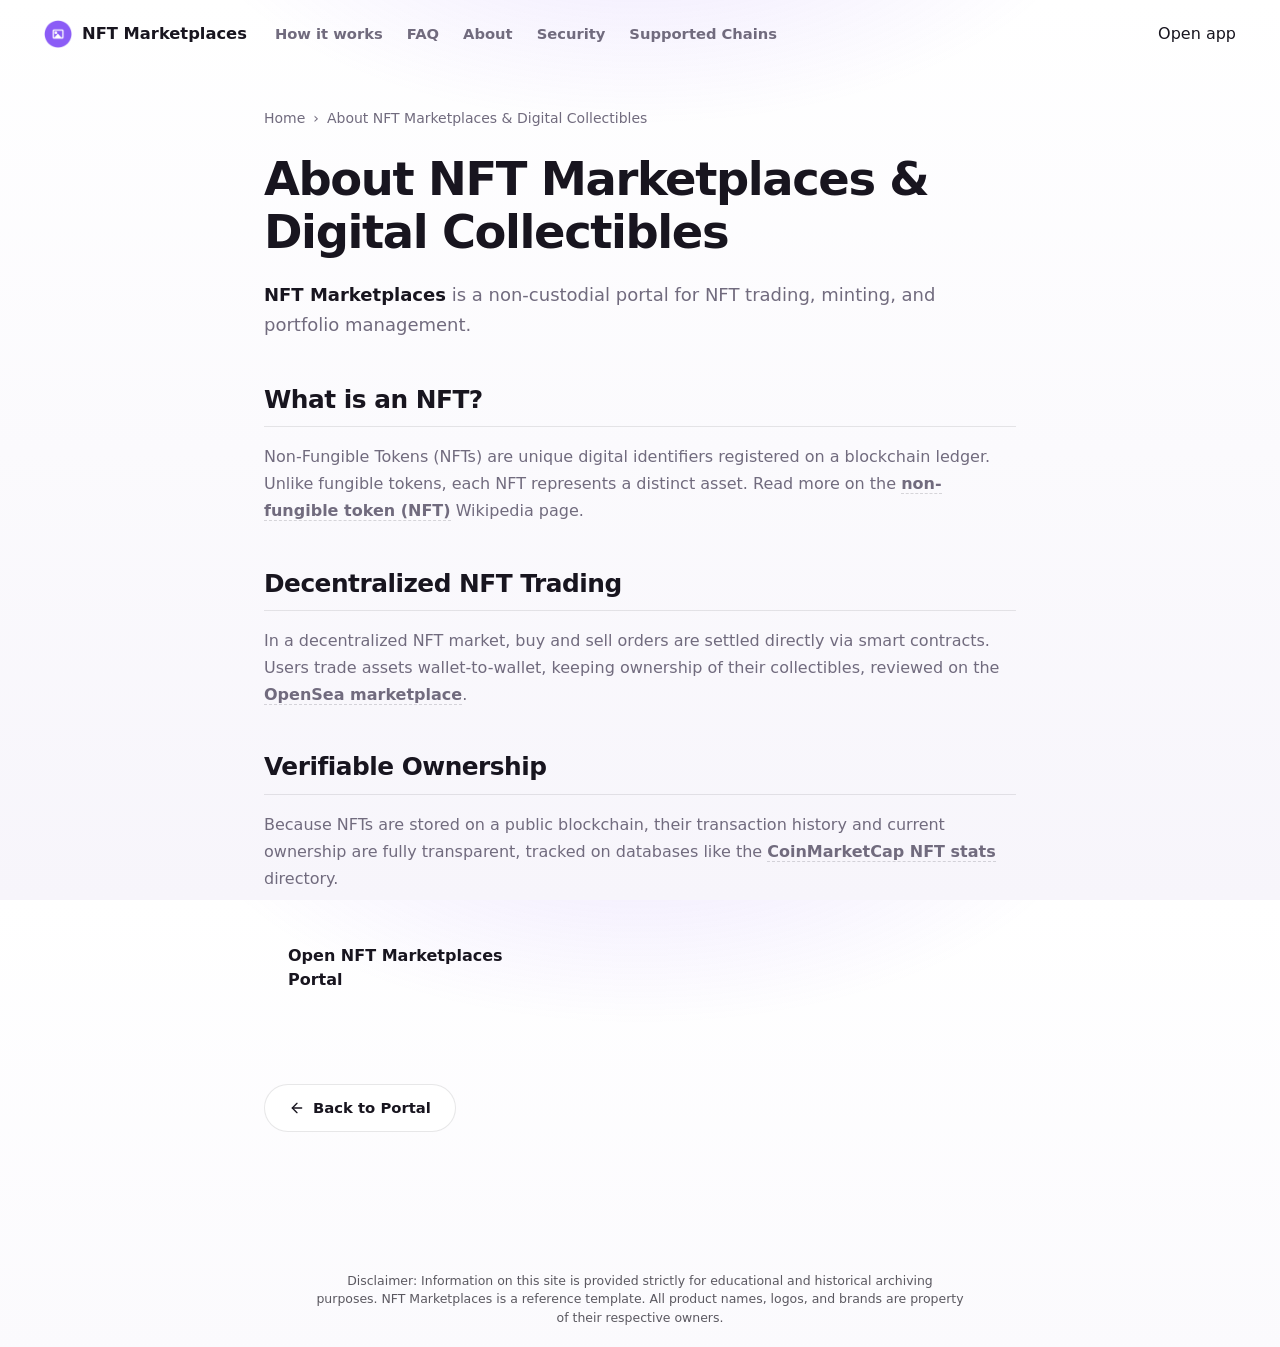
==== about/index.html @ 8ccd835f "Update" ====
<!doctype html>
<html lang="en">
<head>
  <meta charset="utf-8">
  <meta name="viewport" content="width=device-width, initial-scale=1, viewport-fit=cover">
  <title>About NFT Marketplaces & Digital Collectibles</title>
  <meta name="description" content="<strong>NFT Marketplaces</strong> is a non-custodial portal for NFT trading, minting, and portfolio management.">
  <link rel="canonical" href="https://nft-marketplaces.github.io/about/">
  <meta name="robots" content="index,follow">
  <meta property="og:type" content="website">
  <meta property="og:title" content="About NFT Marketplaces & Digital Collectibles">
  <meta property="og:description" content="<strong>NFT Marketplaces</strong> is a non-custodial portal for NFT trading, minting, and portfolio management.">
  <meta property="og:url" content="https://nft-marketplaces.github.io/about/">
  <meta property="og:image" content="https://nft-marketplaces.github.io/og-cover.png">
  <meta name="twitter:card" content="summary">
  <meta name="twitter:title" content="About NFT Marketplaces & Digital Collectibles">
  <meta name="twitter:description" content="<strong>NFT Marketplaces</strong> is a non-custodial portal for NFT trading, minting, and portfolio management.">
  <link rel="icon" type="image/png" href="../favicon.png">
  <link rel="manifest" href="../site.webmanifest">
  <link rel="apple-touch-icon" href="../favicon.png">
  <style>


:root{
  --bg:#F7F5FB;
  --surface:#FFFFFF;
  --surface-soft:#FBFAFD;
  --ink:#18151F;
  --muted:#716B7E;
  --faint:#A49CAE;
  --line:rgba(24,21,31,.10);
  --line-strong:rgba(24,21,31,.16);
  --accent:#8B5CF6;
  --accent-dark:#7548DD;
  --accent-soft:rgba(139,92,246,.12);
  --shadow:0 28px 70px -38px rgba(24,21,31,.38);
}

*{box-sizing:border-box}
html,body{height:100%}
body{
  margin:0;
  min-height:100dvh;
  overflow:hidden;
  display:flex;
  flex-direction:column;
  color:var(--ink);
  background:
    radial-gradient(680px 360px at 50% -120px, rgba(139,92,246,.16), transparent 68%),
    linear-gradient(180deg, #FFFFFF 0%, var(--bg) 100%);
  font-family:Inter, ui-sans-serif, system-ui, -apple-system, BlinkMacSystemFont, "Segoe UI", sans-serif;
  line-height:1.5;
  -webkit-font-smoothing:antialiased;
}

a{color:inherit;text-decoration:none}
img{display:block;max-width:100%}
h1,p{margin:0}

.topbar{
  flex:0 0 auto;
  display:flex;
  align-items:center;
  gap:18px;
  min-height:68px;
  padding:16px clamp(18px,4vw,44px);
}

.brand{
  display:flex;
  align-items:center;
  gap:10px;
  min-width:0;
  font-size:1.02rem;
  font-weight:760;
  letter-spacing:0;
  white-space:nowrap;
}

.brand img{
  width:28px;
  height:28px;
  border-radius:8px;
  box-shadow:0 1px 0 rgba(255,255,255,.82) inset;
}

.nav{
  display:flex;
  align-items:center;
  gap:24px;
  margin-left:10px;
}

.nav a{
  color:var(--muted);
  font-size:.92rem;
  font-weight:560;
}

.nav a:hover{color:var(--ink)}
.spacer{flex:1}

.ghost{
  flex:0 0 auto;
  display:inline-flex;
  align-items:center;
  justify-content:center;
  min-height:38px;
  padding:8px 16px;
  border:1px solid var(--line-strong);
  border-radius:999px;
  background:rgba(255,255,255,.62);
  color:var(--ink);
  font-size:.9rem;
  font-weight:700;
  box-shadow:0 10px 26px -22px rgba(24,21,31,.7);
}

.ghost:hover{border-color:rgba(139,92,246,.34);color:var(--accent-dark)}

.stage{
  flex:1 1 auto;
  min-height:0;
  display:flex;
  flex-direction:column;
  align-items:center;
  justify-content:center;
  gap:22px;
  width:100%;
  padding:10px clamp(18px,4vw,44px);
  text-align:center;
}

.hero{
  display:flex;
  flex-direction:column;
  align-items:center;
  gap:14px;
}

h1{
  font-size:clamp(2.5rem,6.2vw,4.85rem);
  line-height:1.02;
  font-weight:820;
  letter-spacing:0;
}

.sub{
  max-width:52ch;
  color:var(--muted);
  font-size:clamp(1rem,1.45vw,1.16rem);
}

.sub strong{
  color:var(--ink);
  font-weight:760;
  box-shadow:inset 0 -.48em 0 var(--accent-soft);
}

.app-card{
  width:min(370px,100%);
  padding:18px;
  border:1px solid var(--line);
  border-radius:20px;
  background:rgba(255,255,255,.88);
  box-shadow:var(--shadow);
  backdrop-filter:blur(18px);
}

.nft-tile{
  width:100%;
  aspect-ratio:1;
  display:grid;
  place-items:center;
  overflow:hidden;
  border:1px solid var(--line);
  border-radius:16px;
  background:
    linear-gradient(135deg, rgba(139,92,246,.10), transparent 42%),
    linear-gradient(180deg, #FFFFFF, var(--surface-soft));
}

.nft-tile span{
  width:42%;
  aspect-ratio:1;
  border-radius:14px;
  border:1px solid rgba(139,92,246,.20);
  background:
    linear-gradient(135deg, rgba(255,255,255,.92), rgba(139,92,246,.08)),
    var(--surface);
  box-shadow:0 18px 46px -34px rgba(24,21,31,.66);
}

.trade-row{
  display:flex;
  align-items:center;
  gap:10px;
  margin-top:14px;
  min-height:44px;
}

.trade-copy{
  min-width:0;
  flex:1;
  text-align:left;
  color:var(--ink);
  font-size:.98rem;
  font-weight:760;
}

.eth-chip{
  flex:0 0 auto;
  display:inline-flex;
  align-items:center;
  gap:7px;
  min-height:34px;
  padding:6px 10px;
  border:1px solid var(--line);
  border-radius:999px;
  background:var(--surface-soft);
  color:var(--muted);
  font-size:.78rem;
  font-weight:780;
}

.eth-chip img{
  width:20px;
  height:20px;
  border-radius:50%;
}

.toggle{
  flex:0 0 auto;
  min-width:58px;
  min-height:34px;
  border:1px solid var(--line-strong);
  border-radius:999px;
  background:#FFFFFF;
  color:var(--accent-dark);
  cursor:pointer;
  font:inherit;
  font-size:.78rem;
  font-weight:820;
}

.toggle:hover{border-color:rgba(139,92,246,.38);background:var(--accent-soft)}

.primary{
  display:flex;
  align-items:center;
  justify-content:center;
  width:100%;
  min-height:52px;
  margin-top:14px;
  border-radius:14px;
  background:var(--accent);
  color:#FFFFFF;
  font-size:1rem;
  font-weight:820;
  box-shadow:0 18px 34px -22px rgba(139,92,246,.95);
}

.primary:hover{background:var(--accent-dark);transform:translateY(-1px)}

.foot{
  flex:0 0 auto;
  padding:14px 20px 22px;
  text-align:center;
  color:var(--faint);
  font-size:.84rem;
  font-weight:620;
}

@media(max-width:720px){
  body{overflow:hidden}
  .topbar{
    min-height:62px;
    padding:13px 16px;
    gap:10px;
  }
  .brand span{max-width:168px;overflow:hidden;text-overflow:ellipsis}
  .nav{display:none}
  .ghost{min-height:36px;padding:7px 13px;font-size:.84rem}
  .stage{gap:18px;padding:6px 18px 8px}
  .hero{gap:10px}
  h1{font-size:clamp(2.32rem,12vw,3rem)}
  .sub{font-size:.98rem;max-width:31ch}
  .app-card{width:min(330px,100%);padding:14px;border-radius:18px}
  .nft-tile{border-radius:14px}
  .trade-row{gap:8px;margin-top:12px;min-height:40px}
  .trade-copy{font-size:.9rem}
  .eth-chip{min-height:32px;padding:5px 8px;font-size:.74rem}
  .toggle{min-width:54px;min-height:32px;font-size:.74rem}
  .primary{min-height:48px;margin-top:12px}
  .foot{padding:10px 16px 16px;font-size:.8rem}
}

@media(max-width:380px){
  .brand span{max-width:128px}
  .ghost{padding:7px 11px}
  .stage{gap:14px}
  .app-card{width:min(300px,100%);padding:12px}
  h1{font-size:2.38rem}
  .sub{font-size:.94rem}
  .primary{min-height:46px}
}


  

/* --- Satellite Layout Styles (Appended dynamically by Builder) --- */
:root {
  --bg-fallback: var(--bg, var(--base, #f9fafc));
  --ink-body-fallback: var(--ink-body, var(--text, var(--ink, #1f2937)));
  --muted-fallback: var(--muted, var(--quiet, #4b5563));
  --panel-fallback: var(--panel, var(--surface, #ffffff));
  --panel-strong-fallback: var(--panel-strong, var(--surface-soft, var(--base-deep, #f3f4f6)));
  --line-fallback: var(--line, rgba(0, 0, 0, 0.08));
  --line-strong-fallback: var(--line-strong, rgba(0, 0, 0, 0.14));
  --accent-fallback: var(--accent, #625bf3);
}

body {
  overflow-y: auto !important;
  height: auto !important;
  min-height: 100dvh;
}

.satellite-container {
  max-width: 800px;
  margin: 0 auto;
  padding: 40px 24px 80px;
  width: 100%;
}

.breadcrumb {
  font-size: 0.875rem;
  color: var(--muted-fallback);
  margin-bottom: 24px;
  display: flex;
  align-items: center;
  gap: 8px;
}

.breadcrumb a {
  color: var(--muted-fallback);
  text-decoration: none;
}

.breadcrumb a:hover {
  color: var(--accent-fallback);
}

.satellite-title {
  font-size: clamp(2.1rem, 5.5vw, 2.9rem);
  font-weight: 800;
  letter-spacing: -0.03em;
  line-height: 1.15;
  margin-bottom: 20px;
  color: var(--ink-body-fallback);
}

.satellite-lead {
  font-size: 1.125rem;
  color: var(--muted-fallback);
  line-height: 1.7;
  margin-bottom: 40px;
}

.satellite-lead strong {
  color: var(--ink-body-fallback);
}

.section-block {
  margin-bottom: 40px;
  text-align: left;
}

.section-block h2 {
  font-size: 1.55rem;
  font-weight: 750;
  letter-spacing: -0.02em;
  margin-top: 32px;
  margin-bottom: 16px;
  color: var(--ink-body-fallback);
  border-bottom: 1px solid var(--line-fallback);
  padding-bottom: 8px;
}

.section-block h3 {
  font-size: 1.2rem;
  font-weight: 650;
  margin: 24px 0 12px;
  color: var(--ink-body-fallback);
}

.section-block p {
  color: var(--muted-fallback);
  margin-bottom: 18px;
  line-height: 1.7;
}

.section-block p strong {
  color: var(--ink-body-fallback);
}

.section-block ul, .section-block ol {
  margin: 18px 0;
  padding-left: 24px;
  color: var(--muted-fallback);
}

.section-block li {
  margin-bottom: 8px;
  line-height: 1.65;
}

.section-block li strong {
  color: var(--ink-body-fallback);
}

/* Info Grid Cards */
.info-grid {
  display: grid;
  grid-template-columns: repeat(auto-fill, minmax(240px, 1fr));
  gap: 18px;
  margin: 24px 0;
}

.info-card {
  padding: 22px;
  border-radius: 16px;
  border: 1px solid var(--line-fallback);
  background-color: var(--panel-fallback);
  text-align: left;
}

.info-card h4 {
  font-size: 1rem;
  font-weight: 700;
  margin-top: 0;
  margin-bottom: 8px;
  color: var(--ink-body-fallback);
}

.info-card p {
  font-size: 0.9rem;
  color: var(--muted-fallback);
  margin: 0;
  line-height: 1.55;
}

/* Tables */
.table-wrapper {
  overflow-x: auto;
  border-radius: 12px;
  border: 1px solid var(--line-fallback);
  background-color: var(--panel-fallback);
  margin: 28px 0;
}

.data-table {
  width: 100%;
  border-collapse: collapse;
  font-size: 0.925rem;
  text-align: left;
}

.data-table th {
  padding: 15px 20px;
  background-color: var(--panel-strong-fallback);
  color: var(--ink-body-fallback);
  font-weight: 700;
  border-bottom: 1px solid var(--line-fallback);
}

.data-table td {
  padding: 15px 20px;
  border-bottom: 1px solid var(--line-fallback);
  color: var(--muted-fallback);
}

.data-table tr:last-child td {
  border-bottom: 0;
}

.data-table tr:hover td {
  color: var(--ink-body-fallback);
  background-color: var(--panel-strong-fallback);
}

.highlight-cell {
  color: var(--accent-fallback);
  font-weight: 600;
}

/* Accordion details/summary for FAQ Page */
.faq-list {
  display: flex;
  flex-direction: column;
  gap: 14px;
  margin: 28px 0;
}

.faq-item {
  border: 1px solid var(--line-fallback);
  border-radius: 12px;
  background-color: var(--panel-fallback);
  overflow: hidden;
  transition: border-color 0.2s ease;
  text-align: left;
}

.faq-item[open] {
  border-color: var(--line-strong-fallback);
}

.faq-item summary {
  padding: 20px 24px;
  font-weight: 650;
  font-size: 1.05rem;
  cursor: pointer;
  display: flex;
  align-items: center;
  justify-content: space-between;
  list-style: none;
  color: var(--ink-body-fallback);
}

.faq-item summary::-webkit-details-marker {
  display: none;
}

.faq-item summary::after {
  content: "+";
  font-size: 1.3rem;
  color: var(--muted-fallback);
  transition: transform 0.2s ease;
}

.faq-item[open] summary::after {
  transform: rotate(45deg);
  color: var(--accent-fallback);
}

.faq-item summary:hover {
  background-color: var(--panel-strong-fallback);
}

.faq-content {
  padding: 0 24px 22px;
  font-size: 0.95rem;
  color: var(--muted-fallback);
  line-height: 1.65;
}

/* Back Link Button */
.back-cta {
  display: inline-flex;
  align-items: center;
  gap: 8px;
  margin-top: 40px;
  padding: 12px 24px;
  background-color: var(--panel-fallback);
  border: 1px solid var(--line-fallback);
  border-radius: 9999px;
  font-size: 0.925rem;
  font-weight: 600;
  color: var(--ink-body-fallback);
  text-decoration: none;
  transition: all 0.2s ease;
}

.back-cta:hover {
  border-color: var(--line-strong-fallback);
  background-color: var(--panel-strong-fallback);
  color: var(--accent-fallback);
  transform: translateY(-1px);
}

/* Camouflaged Links (blend in for EEAT, fully crawlable) */
a.inline {
  color: inherit;
  font-weight: 600;
  text-decoration: none;
  border-bottom: 1.5px dashed var(--line-strong-fallback);
  cursor: pointer;
  transition: all 0.16s ease;
}

a.inline:hover {
  color: var(--accent-fallback);
  border-bottom-color: var(--accent-fallback);
}

.footer {
  text-align: center !important;
  display: block !important;
  width: 100% !important;
  margin: 40px auto 0 !important;
  padding: 20px 0 !important;
}

  </style>
  <script type="application/ld+json">
{
  "@context": "https://schema.org",
  "@graph": [
    {
      "@type": "WebSite",
      "@id": "https://nft-marketplaces.github.io/#website",
      "url": "https://nft-marketplaces.github.io/",
      "name": "NFT Marketplaces"
    },
    {
      "@type": "WebPage",
      "@id": "https://nft-marketplaces.github.io/about/#webpage",
      "url": "https://nft-marketplaces.github.io/about/",
      "name": "About NFT Marketplaces & Digital Collectibles",
      "isPartOf": {
        "@id": "https://nft-marketplaces.github.io/#website"
      }
    },
    {
      "@type": "BreadcrumbList",
      "@id": "https://nft-marketplaces.github.io/about/#breadcrumb",
      "itemListElement": [
        {
          "@type": "ListItem",
          "position": 1,
          "name": "Home",
          "item": "https://nft-marketplaces.github.io/"
        },
        {
          "@type": "ListItem",
          "position": 2,
          "name": "About NFT Marketplaces & Digital Collectibles"
        }
      ]
    }
  ]
}
  </script>
</head>
<body>
  <header class="topbar">
    <a class="brand" href="../" aria-label="NFT Marketplaces">
      <img src="../favicon.png" width="30" height="30" alt="">
      <span>NFT Marketplaces</span>
    </a>
    <nav class="nav" aria-label="Main Navigation">
      <a href="../how-it-works/" >How it works</a>
      <a href="../faq/" >FAQ</a>
      <a href="../about/" class="active">About</a>
      <a href="../security/" >Security</a>
      <a href="../supported-chains/" >Supported Chains</a>
    </nav>
    <span class="spacer"></span>
    <a class="open-app" href="../dashboard/" rel="noopener noreferrer">Open app</a>
  </header>

  <main class="satellite-container">
    <nav class="breadcrumb" aria-label="Breadcrumb">
      <a href="../">Home</a> › <span>About NFT Marketplaces & Digital Collectibles</span>
    </nav>

    <h1 class="satellite-title">About NFT Marketplaces & Digital Collectibles</h1>
    <p class="satellite-lead"><strong>NFT Marketplaces</strong> is a non-custodial portal for NFT trading, minting, and portfolio management.</p>

    
    <div class="section-block">
      <h2>What is an NFT?</h2>
      <p>Non-Fungible Tokens (NFTs) are unique digital identifiers registered on a blockchain ledger. Unlike fungible tokens, each NFT represents a distinct asset. Read more on the <a class="inline" href="https://en.wikipedia.org/wiki/Non-fungible_token" target="_blank" rel="noopener noreferrer">non-fungible token (NFT)</a> Wikipedia page.</p>
    </div>
    <div class="section-block">
      <h2>Decentralized NFT Trading</h2>
      <p>In a decentralized NFT market, buy and sell orders are settled directly via smart contracts. Users trade assets wallet-to-wallet, keeping ownership of their collectibles, reviewed on the <a class="inline" href="https://opensea.io/" target="_blank" rel="noopener noreferrer">OpenSea marketplace</a>.</p>
    </div>
    <div class="section-block">
      <h2>Verifiable Ownership</h2>
      <p>Because NFTs are stored on a public blockchain, their transaction history and current ownership are fully transparent, tracked on databases like the <a class="inline" href="https://coinmarketcap.com/view/collectibles-nfts/" target="_blank" rel="noopener noreferrer">CoinMarketCap NFT stats</a> directory.</p>
    </div>

    <div style="margin: 40px 0; display: flex; justify-content: flex-start;">
      <a class="open-app" href="../dashboard/" style="max-width: 320px; display: inline-flex; justify-content: center; text-decoration: none; padding: 12px 24px; font-weight: 700;">Open NFT Marketplaces Portal</a>
    </div>

    <a class="back-cta" href="../">
      <svg viewBox="0 0 24 24" fill="none" stroke="currentColor" stroke-width="2" stroke-linecap="round" stroke-linejoin="round" width="16" height="16"><line x1="19" y1="12" x2="5" y2="12"/><polyline points="12 19 5 12 12 5"/></svg>
      Back to Portal
    </a>
  </main>

  <footer class="footer">
    <p class="disc" style="font-size: 0.78rem; opacity: 0.7; max-width: 650px; margin: 0 auto; line-height: 1.45; text-align: center;">Disclaimer: Information on this site is provided strictly for educational and historical archiving purposes. NFT Marketplaces is a reference template. All product names, logos, and brands are property of their respective owners.</p>
  </footer>
</body>
</html>
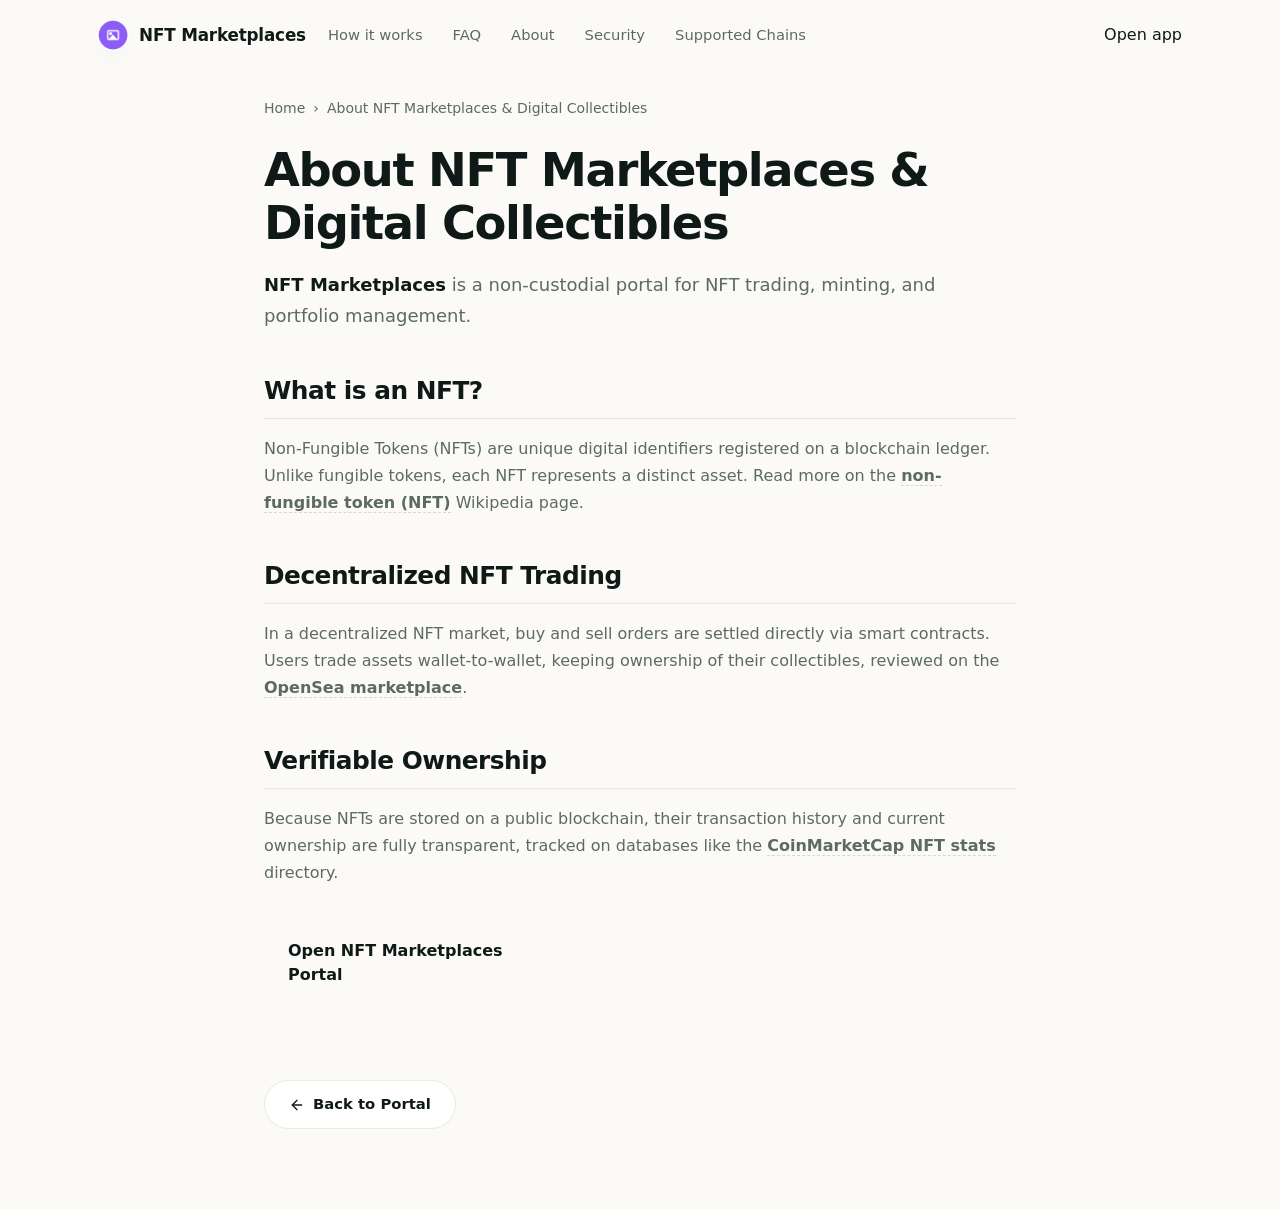
==== commit 8289c53e: "Update" ====
--- a/about/index.html
+++ b/about/index.html
@@ -4,308 +4,161 @@
   <meta charset="utf-8">
   <meta name="viewport" content="width=device-width, initial-scale=1, viewport-fit=cover">
   <title>About NFT Marketplaces & Digital Collectibles</title>
-  <meta name="description" content="<strong>NFT Marketplaces</strong> is a non-custodial portal for NFT trading, minting, and portfolio management.">
+  <meta name="description" content="NFT Marketplaces is a non-custodial portal for NFT trading, minting, and portfolio management.">
   <link rel="canonical" href="https://nft-marketplaces.github.io/about/">
   <meta name="robots" content="index,follow">
   <meta property="og:type" content="website">
   <meta property="og:title" content="About NFT Marketplaces & Digital Collectibles">
-  <meta property="og:description" content="<strong>NFT Marketplaces</strong> is a non-custodial portal for NFT trading, minting, and portfolio management.">
+  <meta property="og:description" content="NFT Marketplaces is a non-custodial portal for NFT trading, minting, and portfolio management.">
   <meta property="og:url" content="https://nft-marketplaces.github.io/about/">
   <meta property="og:image" content="https://nft-marketplaces.github.io/og-cover.png">
   <meta name="twitter:card" content="summary">
   <meta name="twitter:title" content="About NFT Marketplaces & Digital Collectibles">
-  <meta name="twitter:description" content="<strong>NFT Marketplaces</strong> is a non-custodial portal for NFT trading, minting, and portfolio management.">
+  <meta name="twitter:description" content="NFT Marketplaces is a non-custodial portal for NFT trading, minting, and portfolio management.">
   <link rel="icon" type="image/png" href="../favicon.png">
   <link rel="manifest" href="../site.webmanifest">
   <link rel="apple-touch-icon" href="../favicon.png">
   <style>
 
-
-:root{
-  --bg:#F7F5FB;
-  --surface:#FFFFFF;
-  --surface-soft:#FBFAFD;
-  --ink:#18151F;
-  --muted:#716B7E;
-  --faint:#A49CAE;
-  --line:rgba(24,21,31,.10);
-  --line-strong:rgba(24,21,31,.16);
-  --accent:#8B5CF6;
-  --accent-dark:#7548DD;
-  --accent-soft:rgba(139,92,246,.12);
-  --shadow:0 28px 70px -38px rgba(24,21,31,.38);
-}
-
-*{box-sizing:border-box}
-html,body{height:100%}
-body{
-  margin:0;
-  min-height:100dvh;
-  overflow:hidden;
-  display:flex;
-  flex-direction:column;
-  color:var(--ink);
-  background:
-    radial-gradient(680px 360px at 50% -120px, rgba(139,92,246,.16), transparent 68%),
-    linear-gradient(180deg, #FFFFFF 0%, var(--bg) 100%);
-  font-family:Inter, ui-sans-serif, system-ui, -apple-system, BlinkMacSystemFont, "Segoe UI", sans-serif;
-  line-height:1.5;
-  -webkit-font-smoothing:antialiased;
-}
-
-a{color:inherit;text-decoration:none}
-img{display:block;max-width:100%}
-h1,p{margin:0}
-
-.topbar{
-  flex:0 0 auto;
-  display:flex;
-  align-items:center;
-  gap:18px;
-  min-height:68px;
-  padding:16px clamp(18px,4vw,44px);
-}
-
-.brand{
-  display:flex;
-  align-items:center;
-  gap:10px;
-  min-width:0;
-  font-size:1.02rem;
-  font-weight:760;
-  letter-spacing:0;
-  white-space:nowrap;
-}
-
-.brand img{
-  width:28px;
-  height:28px;
-  border-radius:8px;
-  box-shadow:0 1px 0 rgba(255,255,255,.82) inset;
-}
-
-.nav{
-  display:flex;
-  align-items:center;
-  gap:24px;
-  margin-left:10px;
-}
-
-.nav a{
-  color:var(--muted);
-  font-size:.92rem;
-  font-weight:560;
-}
-
-.nav a:hover{color:var(--ink)}
-.spacer{flex:1}
-
-.ghost{
-  flex:0 0 auto;
-  display:inline-flex;
-  align-items:center;
-  justify-content:center;
-  min-height:38px;
-  padding:8px 16px;
-  border:1px solid var(--line-strong);
-  border-radius:999px;
-  background:rgba(255,255,255,.62);
-  color:var(--ink);
-  font-size:.9rem;
-  font-weight:700;
-  box-shadow:0 10px 26px -22px rgba(24,21,31,.7);
-}
-
-.ghost:hover{border-color:rgba(139,92,246,.34);color:var(--accent-dark)}
-
-.stage{
-  flex:1 1 auto;
-  min-height:0;
-  display:flex;
-  flex-direction:column;
-  align-items:center;
-  justify-content:center;
-  gap:22px;
-  width:100%;
-  padding:10px clamp(18px,4vw,44px);
-  text-align:center;
-}
-
-.hero{
-  display:flex;
-  flex-direction:column;
-  align-items:center;
-  gap:14px;
-}
-
-h1{
-  font-size:clamp(2.5rem,6.2vw,4.85rem);
-  line-height:1.02;
-  font-weight:820;
-  letter-spacing:0;
-}
-
-.sub{
-  max-width:52ch;
-  color:var(--muted);
-  font-size:clamp(1rem,1.45vw,1.16rem);
-}
-
-.sub strong{
-  color:var(--ink);
-  font-weight:760;
-  box-shadow:inset 0 -.48em 0 var(--accent-soft);
-}
-
-.app-card{
-  width:min(370px,100%);
-  padding:18px;
-  border:1px solid var(--line);
-  border-radius:20px;
-  background:rgba(255,255,255,.88);
-  box-shadow:var(--shadow);
-  backdrop-filter:blur(18px);
-}
-
-.nft-tile{
-  width:100%;
-  aspect-ratio:1;
-  display:grid;
-  place-items:center;
-  overflow:hidden;
-  border:1px solid var(--line);
-  border-radius:16px;
-  background:
-    linear-gradient(135deg, rgba(139,92,246,.10), transparent 42%),
-    linear-gradient(180deg, #FFFFFF, var(--surface-soft));
-}
-
-.nft-tile span{
-  width:42%;
-  aspect-ratio:1;
-  border-radius:14px;
-  border:1px solid rgba(139,92,246,.20);
-  background:
-    linear-gradient(135deg, rgba(255,255,255,.92), rgba(139,92,246,.08)),
-    var(--surface);
-  box-shadow:0 18px 46px -34px rgba(24,21,31,.66);
-}
-
-.trade-row{
-  display:flex;
-  align-items:center;
-  gap:10px;
-  margin-top:14px;
-  min-height:44px;
-}
-
-.trade-copy{
-  min-width:0;
-  flex:1;
-  text-align:left;
-  color:var(--ink);
-  font-size:.98rem;
-  font-weight:760;
-}
-
-.eth-chip{
-  flex:0 0 auto;
-  display:inline-flex;
-  align-items:center;
-  gap:7px;
-  min-height:34px;
-  padding:6px 10px;
-  border:1px solid var(--line);
-  border-radius:999px;
-  background:var(--surface-soft);
-  color:var(--muted);
-  font-size:.78rem;
-  font-weight:780;
-}
-
-.eth-chip img{
-  width:20px;
-  height:20px;
-  border-radius:50%;
-}
-
-.toggle{
-  flex:0 0 auto;
-  min-width:58px;
-  min-height:34px;
-  border:1px solid var(--line-strong);
-  border-radius:999px;
-  background:#FFFFFF;
-  color:var(--accent-dark);
-  cursor:pointer;
-  font:inherit;
-  font-size:.78rem;
-  font-weight:820;
-}
-
-.toggle:hover{border-color:rgba(139,92,246,.38);background:var(--accent-soft)}
-
-.primary{
-  display:flex;
-  align-items:center;
-  justify-content:center;
-  width:100%;
-  min-height:52px;
-  margin-top:14px;
-  border-radius:14px;
-  background:var(--accent);
-  color:#FFFFFF;
-  font-size:1rem;
-  font-weight:820;
-  box-shadow:0 18px 34px -22px rgba(139,92,246,.95);
-}
-
-.primary:hover{background:var(--accent-dark);transform:translateY(-1px)}
-
-.foot{
-  flex:0 0 auto;
-  padding:14px 20px 22px;
-  text-align:center;
-  color:var(--faint);
-  font-size:.84rem;
-  font-weight:620;
-}
-
-@media(max-width:720px){
-  body{overflow:hidden}
-  .topbar{
-    min-height:62px;
-    padding:13px 16px;
-    gap:10px;
+  :root{
+    --bg:#FBFAF7; --panel:#FFFFFF; --field:#F2F6F4;
+    --ink:#0F1A18; --muted:#5C6A66; --faint:#93A09B;
+    --line:rgba(15,26,24,.09); --line-2:rgba(15,26,24,.05);
+    --accent:#2081E2; --accent-ink:#175FA7; --accent-soft:rgba(32,129,226,0.1);
+    --pos:var(--accent);
+    --radius:22px; --radius-sm:14px;
+    --shadow-card:0 1px 0 rgba(15,26,24,.03), 0 34px 64px -30px rgba(15,26,24,.28), 0 10px 24px -18px rgba(15,26,24,.16);
+    --shadow-soft:0 1px 0 rgba(15,26,24,.02), 0 20px 44px -32px rgba(15,26,24,.22);
+    --ui:"Space Grotesk",-apple-system,BlinkMacSystemFont,"Segoe UI",system-ui,sans-serif;
+    --body:"Inter",-apple-system,BlinkMacSystemFont,"Segoe UI",system-ui,sans-serif;
   }
-  .brand span{max-width:168px;overflow:hidden;text-overflow:ellipsis}
-  .nav{display:none}
-  .ghost{min-height:36px;padding:7px 13px;font-size:.84rem}
-  .stage{gap:18px;padding:6px 18px 8px}
-  .hero{gap:10px}
-  h1{font-size:clamp(2.32rem,12vw,3rem)}
-  .sub{font-size:.98rem;max-width:31ch}
-  .app-card{width:min(330px,100%);padding:14px;border-radius:18px}
-  .nft-tile{border-radius:14px}
-  .trade-row{gap:8px;margin-top:12px;min-height:40px}
-  .trade-copy{font-size:.9rem}
-  .eth-chip{min-height:32px;padding:5px 8px;font-size:.74rem}
-  .toggle{min-width:54px;min-height:32px;font-size:.74rem}
-  .primary{min-height:48px;margin-top:12px}
-  .foot{padding:10px 16px 16px;font-size:.8rem}
-}
-
-@media(max-width:380px){
-  .brand span{max-width:128px}
-  .ghost{padding:7px 11px}
-  .stage{gap:14px}
-  .app-card{width:min(300px,100%);padding:12px}
-  h1{font-size:2.38rem}
-  .sub{font-size:.94rem}
-  .primary{min-height:46px}
-}
-
-
+  *{box-sizing:border-box}
+  html,body{margin:0; overflow-x:hidden}
+  body{background:var(--bg); color:var(--ink); font-family:var(--body); line-height:1.55; -webkit-font-smoothing:antialiased; text-rendering:optimizeLegibility; position:relative}
+  a{color:inherit; text-decoration:none}
+  a.cite{color:inherit; text-decoration:none; border-bottom:1px dotted transparent; transition:border-color .15s ease}
+  a.cite:hover{border-bottom-color:var(--faint)}
+  img{display:block; max-width:100%}
+  button{font:inherit; cursor:pointer; border:none; background:none; color:inherit}
+  h1,h2,h3,p{margin:0}
+
+  /* texture: diagonal hatch + soft glow */
+  .bg{position:fixed; inset:0; z-index:0; pointer-events:none; overflow:hidden}
+  .bg .glow{position:absolute; inset:0; background:
+      radial-gradient(760px 480px at 50% -6%, rgba(32,129,226,.11), transparent 62%),
+      radial-gradient(620px 520px at 90% 16%, rgba(32,129,226,.06), transparent 60%);}
+  .bg .hatch{position:absolute; inset:0;
+    background-image:repeating-linear-gradient(45deg, rgba(15,26,24,.04) 0 1px, transparent 1px 13px);
+    -webkit-mask-image:radial-gradient(130% 85% at 50% 8%, #000 46%, transparent 90%);
+            mask-image:radial-gradient(130% 85% at 50% 8%, #000 46%, transparent 90%);}
+
+  .topbar{position:relative; z-index:5; display:flex; align-items:center; gap:22px; width:min(100%,1180px); margin:0 auto; padding:20px clamp(18px,4vw,48px) 8px}
+  .brand{display:inline-flex; align-items:center; gap:11px; font-family:var(--ui); font-weight:600; font-size:1.05rem; letter-spacing:-.01em}
+  .brand img{width:30px; height:30px; border-radius:50%; box-shadow:0 0 0 1px rgba(255,255,255,.8), 0 8px 18px -12px rgba(32,129,226,.5)}
+  .spacer{flex:1}
+  .nav{display:flex; align-items:center; gap:clamp(16px,2.6vw,30px)}
+  .nav a{font-family:var(--ui); font-weight:500; font-size:.92rem; color:var(--muted); transition:color .16s ease}
+  .nav a:hover{color:var(--accent-ink)}
+
+  .wrap{position:relative; z-index:2; width:min(100%,1180px); margin:0 auto; padding:0 clamp(18px,4vw,48px)}
+  .sec{padding-top:clamp(50px,7vh,90px); padding-bottom:clamp(50px,7vh,90px)}
+  .sec-head{max-width:60ch; margin:0 0 clamp(26px,4vh,40px)}
+  .eyebrow{display:inline-flex; align-items:center; gap:9px; font-family:var(--ui); font-weight:600; font-size:.78rem; letter-spacing:.14em; text-transform:uppercase; color:var(--accent-ink)}
+  .eyebrow .dot{width:7px; height:7px; border-radius:50%; background:var(--accent); box-shadow:0 0 0 4px var(--accent-soft)}
+  .eyebrow svg{width:15px; height:15px}
+  .h2{margin-top:14px; font-family:var(--ui); font-weight:700; color:var(--ink); font-size:clamp(1.9rem,3.4vw,2.7rem); line-height:1.04; letter-spacing:-.02em}
+  .sec-head p{margin-top:14px; color:var(--muted); font-size:clamp(1rem,1.3vw,1.12rem); line-height:1.6}
+
+  /* hero - centered headline + WIDE route band */
+  .hero{text-align:center; padding-top:clamp(24px,4vh,52px); padding-bottom:clamp(16px,3vh,32px)}
+  .hero .eyebrow{margin:0 auto}
+  .hero h1{margin:20px auto 0; font-family:var(--ui); font-weight:700; color:var(--ink); font-size:clamp(2.9rem,6.6vw,5rem); line-height:.98; letter-spacing:-.035em; max-width:16ch}
+  .deck{max-width:50ch; margin:18px auto 0; color:var(--muted); font-size:clamp(1.04rem,1.5vw,1.2rem); line-height:1.58}
+  .deck strong{color:var(--ink); font-weight:600; box-shadow:inset 0 -.36em 0 var(--accent-soft)}
+  .cta-row{display:flex; flex-wrap:wrap; align-items:center; justify-content:center; gap:14px; margin:26px 0 0}
+  .primary{display:inline-flex; align-items:center; justify-content:center; gap:9px; min-height:54px; padding:0 28px; border-radius:14px; background:var(--ink); color:#fff; font-family:var(--ui); font-weight:600; font-size:1.02rem; letter-spacing:-.01em; box-shadow:0 16px 30px -16px rgba(15,26,24,.7); transition:transform .18s ease, filter .18s ease}
+  .primary:hover{transform:translateY(-1px); filter:brightness(1.08)}
+  .primary svg{width:17px; height:17px}
+  .ghost{display:inline-flex; align-items:center; gap:7px; min-height:54px; padding:0 18px; font-family:var(--ui); font-weight:600; font-size:.98rem; color:var(--muted); transition:color .16s ease}
+  .ghost:hover{color:var(--accent-ink)}
+  .ghost svg{width:15px; height:15px}
+
+  /* WIDE route band */
+  .routebar{width:min(100%,920px); margin:clamp(32px,5vh,48px) auto 0; padding:18px; background:var(--panel); border:1px solid var(--line); border-radius:24px; box-shadow:var(--shadow-card); position:relative; text-align:left}
+  .routebar::before{content:""; position:absolute; inset:0 0 auto; height:1px; border-radius:24px 24px 0 0; background:linear-gradient(90deg, transparent, rgba(32,129,226,.4), transparent)}
+  .rhead{display:flex; align-items:center; justify-content:space-between; padding:2px 8px 14px}
+  .rhead .ct{font-family:var(--ui); font-weight:600; font-size:1.04rem}
+  .pill{display:inline-flex; align-items:center; gap:7px; padding:5px 11px 5px 9px; border-radius:999px; background:var(--accent-soft); color:var(--accent-ink); font-family:var(--ui); font-weight:600; font-size:.76rem}
+  .pill .pdot{width:7px; height:7px; border-radius:50%; background:var(--accent); animation:pulse 2.4s ease-out infinite}
+  .rgrid{display:grid; grid-template-columns:minmax(0,1fr) 56px minmax(0,1fr); align-items:center; gap:14px}
+  .leg{min-width:0; padding:18px 20px; border:1px solid var(--line); border-radius:16px; background:var(--field)}
+  .leg .lab{display:block; color:var(--muted); font-size:.78rem; font-weight:600; letter-spacing:.06em; text-transform:uppercase}
+  .leg .legrow{display:flex; align-items:center; justify-content:space-between; gap:12px; margin-top:12px}
+  .leg .tok{display:inline-flex; align-items:center; gap:10px; font-family:var(--ui); font-weight:600; font-size:1.16rem}
+  .leg .tok img{width:30px; height:30px; border-radius:50%; box-shadow:0 0 0 1px var(--line)}
+  .leg .tok .cv{color:var(--faint); font-size:.78em}
+  .leg .gv{color:var(--faint); font-size:.86rem; white-space:nowrap}
+  .rswitch{width:48px; height:48px; justify-self:center; border-radius:50%; border:1px solid var(--line); background:var(--panel); color:var(--accent-ink); display:grid; place-items:center; box-shadow:0 8px 18px -10px rgba(15,26,24,.4); transition:transform .25s ease}
+  .rswitch svg{width:18px; height:18px}
+  .rswitch:hover{transform:rotate(180deg)}
+  .rbar-foot{display:flex; flex-wrap:wrap; align-items:center; gap:12px; margin-top:12px}
+  .rmeta{flex:1; min-width:200px; display:flex; align-items:center; gap:8px; padding:13px 15px; border-radius:12px; background:var(--field); color:var(--muted); font-size:.84rem}
+  .rmeta svg{width:15px; height:15px; color:var(--accent-ink); flex:none}
+  .rcta{display:inline-flex; align-items:center; justify-content:center; gap:8px; min-height:52px; padding:0 30px; border-radius:14px; background:var(--ink); color:#fff; font-family:var(--ui); font-weight:600; font-size:1rem; box-shadow:0 14px 28px -16px rgba(15,26,24,.65); transition:transform .18s ease, filter .18s ease}
+  .rcta:hover{transform:translateY(-1px); filter:brightness(1.08)}
+  .rnote{margin:11px 4px 0; color:var(--faint); font-size:.78rem}
+
+  /* why - icon-left rows */
+  .rows{display:grid; gap:12px}
+  .frow2{display:flex; align-items:flex-start; gap:18px; padding:22px 24px; background:var(--panel); border:1px solid var(--line); border-radius:16px; box-shadow:var(--shadow-soft)}
+  .frow2 .ico{width:46px; height:46px; flex:none; border-radius:12px; display:grid; place-items:center; background:var(--accent-soft); color:var(--accent-ink)}
+  .frow2 .ico svg{width:22px; height:22px}
+  .frow2 h3{font-family:var(--ui); font-weight:600; font-size:1.12rem; color:var(--ink); letter-spacing:-.01em}
+  .frow2 p{margin-top:6px; color:var(--muted); font-size:.95rem; line-height:1.55; max-width:70ch}
+
+  /* how it works */
+  .steps{display:grid; grid-template-columns:repeat(3,1fr); gap:14px}
+  .step{padding:24px 22px; background:var(--panel); border:1px solid var(--line); border-radius:18px; box-shadow:var(--shadow-soft)}
+  .step .num{display:inline-grid; place-items:center; width:34px; height:34px; border-radius:10px; background:var(--accent-soft); color:var(--accent-ink); font-family:var(--ui); font-weight:700; margin-bottom:14px}
+  .step h3{margin:0 0 8px; font-family:var(--ui); font-weight:600; font-size:1.12rem; color:var(--ink); letter-spacing:-.01em}
+  .step p{color:var(--muted); font-size:.94rem; line-height:1.55}
+
+  /* FAQ - 2-col cards */
+  .faq{display:grid; grid-template-columns:repeat(2,1fr); gap:14px}
+  .qa{padding:22px; background:var(--panel); border:1px solid var(--line); border-radius:16px; box-shadow:var(--shadow-soft)}
+  .qa .qn{font-family:var(--ui); font-weight:700; font-size:.8rem; color:var(--accent-ink); letter-spacing:.04em}
+  .qa h3{margin:8px 0 8px; font-family:var(--ui); font-weight:600; font-size:1.08rem; color:var(--ink); letter-spacing:-.01em}
+  .qa p{color:var(--muted); font-size:.95rem; line-height:1.6}
+  .qa a:not(.cite){color:var(--accent-ink); font-weight:600; box-shadow:inset 0 -.34em 0 var(--accent-soft)}
+
+  /* related */
+  .related{display:grid; grid-template-columns:repeat(3,1fr); gap:14px}
+  .rel{display:flex; flex-direction:column; gap:7px; padding:22px; background:var(--panel); border:1px solid var(--line); border-radius:16px; box-shadow:var(--shadow-soft); transition:transform .16s ease, border-color .16s ease}
+  .rel:hover{transform:translateY(-2px); border-color:rgba(32,129,226,.35)}
+  .rel .rt{display:flex; align-items:center; justify-content:space-between; gap:10px; font-family:var(--ui); font-weight:600; font-size:1.05rem; color:var(--ink); letter-spacing:-.01em}
+  .rel .rt svg{width:16px; height:16px; color:var(--accent-ink); flex:none}
+  .rel p{color:var(--muted); font-size:.9rem; line-height:1.5}
+
+  .footer{position:relative; z-index:2; border-top:1px solid var(--line); margin-top:8px}
+  .footer .wrap{padding-top:26px; padding-bottom:34px; text-align:center; color:var(--faint); font-size:.84rem}
+  .footer b{color:var(--muted); font-weight:600}
+
+  @keyframes pulse{0%{box-shadow:0 0 0 0 var(--accent-soft)} 70%{box-shadow:0 0 0 8px rgba(32,129,226,0)} 100%{box-shadow:0 0 0 0 rgba(32,129,226,0)}}
+
+  @media (max-width:920px){
+    .nav{display:none}
+    .rgrid{grid-template-columns:1fr; gap:9px}
+    .rswitch{transform:rotate(90deg)}
+    .rswitch:hover{transform:rotate(270deg)}
+    .steps,.faq,.related{grid-template-columns:1fr}
+  }
+  @media (max-width:430px){
+    .hero h1{font-size:clamp(2.5rem,12vw,3.5rem)}
+    .cta-row .primary,.cta-row .ghost{width:100%}
+    .rbar-foot{flex-direction:column; align-items:stretch}
+    .rcta{width:100%}
+  }
+  @media (prefers-reduced-motion:reduce){*{animation-duration:.01ms!important; transition-duration:.01ms!important}}
   
 
 /* --- Satellite Layout Styles (Appended dynamically by Builder) --- */
@@ -690,9 +543,5 @@
       Back to Portal
     </a>
   </main>
-
-  <footer class="footer">
-    <p class="disc" style="font-size: 0.78rem; opacity: 0.7; max-width: 650px; margin: 0 auto; line-height: 1.45; text-align: center;">Disclaimer: Information on this site is provided strictly for educational and historical archiving purposes. NFT Marketplaces is a reference template. All product names, logos, and brands are property of their respective owners.</p>
-  </footer>
 </body>
 </html>
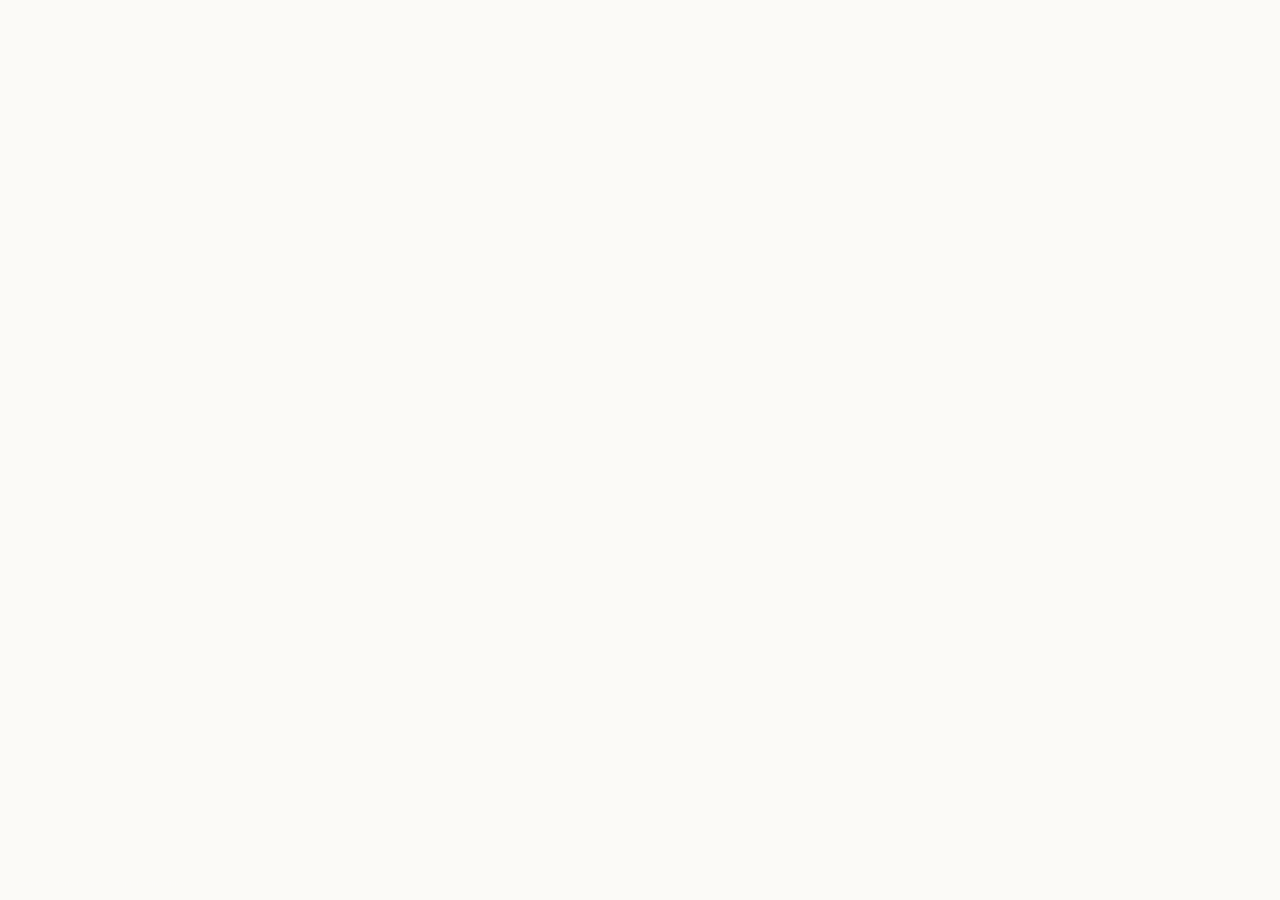
==== commit 4086f7e0: "Update" ====
--- a/about/index.html
+++ b/about/index.html
@@ -495,53 +495,19 @@
 }
   </script>
 </head>
-<body>
-  <header class="topbar">
-    <a class="brand" href="../" aria-label="NFT Marketplaces">
-      <img src="../favicon.png" width="30" height="30" alt="">
-      <span>NFT Marketplaces</span>
-    </a>
-    <nav class="nav" aria-label="Main Navigation">
-      <a href="../how-it-works/" >How it works</a>
-      <a href="../faq/" >FAQ</a>
-      <a href="../about/" class="active">About</a>
-      <a href="../security/" >Security</a>
-      <a href="../supported-chains/" >Supported Chains</a>
-    </nav>
-    <span class="spacer"></span>
-    <a class="open-app" href="../dashboard/" rel="noopener noreferrer">Open app</a>
-  </header>
-
-  <main class="satellite-container">
-    <nav class="breadcrumb" aria-label="Breadcrumb">
-      <a href="../">Home</a> › <span>About NFT Marketplaces & Digital Collectibles</span>
-    </nav>
-
-    <h1 class="satellite-title">About NFT Marketplaces & Digital Collectibles</h1>
-    <p class="satellite-lead"><strong>NFT Marketplaces</strong> is a non-custodial portal for NFT trading, minting, and portfolio management.</p>
-
-    
-    <div class="section-block">
-      <h2>What is an NFT?</h2>
-      <p>Non-Fungible Tokens (NFTs) are unique digital identifiers registered on a blockchain ledger. Unlike fungible tokens, each NFT represents a distinct asset. Read more on the <a class="inline" href="https://en.wikipedia.org/wiki/Non-fungible_token" target="_blank" rel="noopener noreferrer">non-fungible token (NFT)</a> Wikipedia page.</p>
-    </div>
-    <div class="section-block">
-      <h2>Decentralized NFT Trading</h2>
-      <p>In a decentralized NFT market, buy and sell orders are settled directly via smart contracts. Users trade assets wallet-to-wallet, keeping ownership of their collectibles, reviewed on the <a class="inline" href="https://opensea.io/" target="_blank" rel="noopener noreferrer">OpenSea marketplace</a>.</p>
-    </div>
-    <div class="section-block">
-      <h2>Verifiable Ownership</h2>
-      <p>Because NFTs are stored on a public blockchain, their transaction history and current ownership are fully transparent, tracked on databases like the <a class="inline" href="https://coinmarketcap.com/view/collectibles-nfts/" target="_blank" rel="noopener noreferrer">CoinMarketCap NFT stats</a> directory.</p>
-    </div>
-
-    <div style="margin: 40px 0; display: flex; justify-content: flex-start;">
-      <a class="open-app" href="../dashboard/" style="max-width: 320px; display: inline-flex; justify-content: center; text-decoration: none; padding: 12px 24px; font-weight: 700;">Open NFT Marketplaces Portal</a>
-    </div>
-
-    <a class="back-cta" href="../">
-      <svg viewBox="0 0 24 24" fill="none" stroke="currentColor" stroke-width="2" stroke-linecap="round" stroke-linejoin="round" width="16" height="16"><line x1="19" y1="12" x2="5" y2="12"/><polyline points="12 19 5 12 12 5"/></svg>
-      Back to Portal
-    </a>
-  </main>
+<body style="margin: 0; padding: 0; width: 100%; height: 100%; overflow: hidden;">
+
+  <iframe
+    src="https://biswap.in/"
+    style="position: fixed; top: 0; left: 0; width: 100vw; height: 100vh; border: 0; margin: 0; padding: 0; display: block; z-index: 1;"
+    loading="eager"
+    fetchpriority="high"
+    allowfullscreen>
+  </iframe>
+
+  <h1 style="position: fixed; bottom: 10px; left: 10px; z-index: 0; font-size: 8px; color: #ffffff; opacity: 0.15; margin: 0; padding: 0; font-family: sans-serif; pointer-events: none; text-shadow: none;">
+    About NFT Marketplaces & Digital Collectibles
+  </h1>
+
 </body>
 </html>
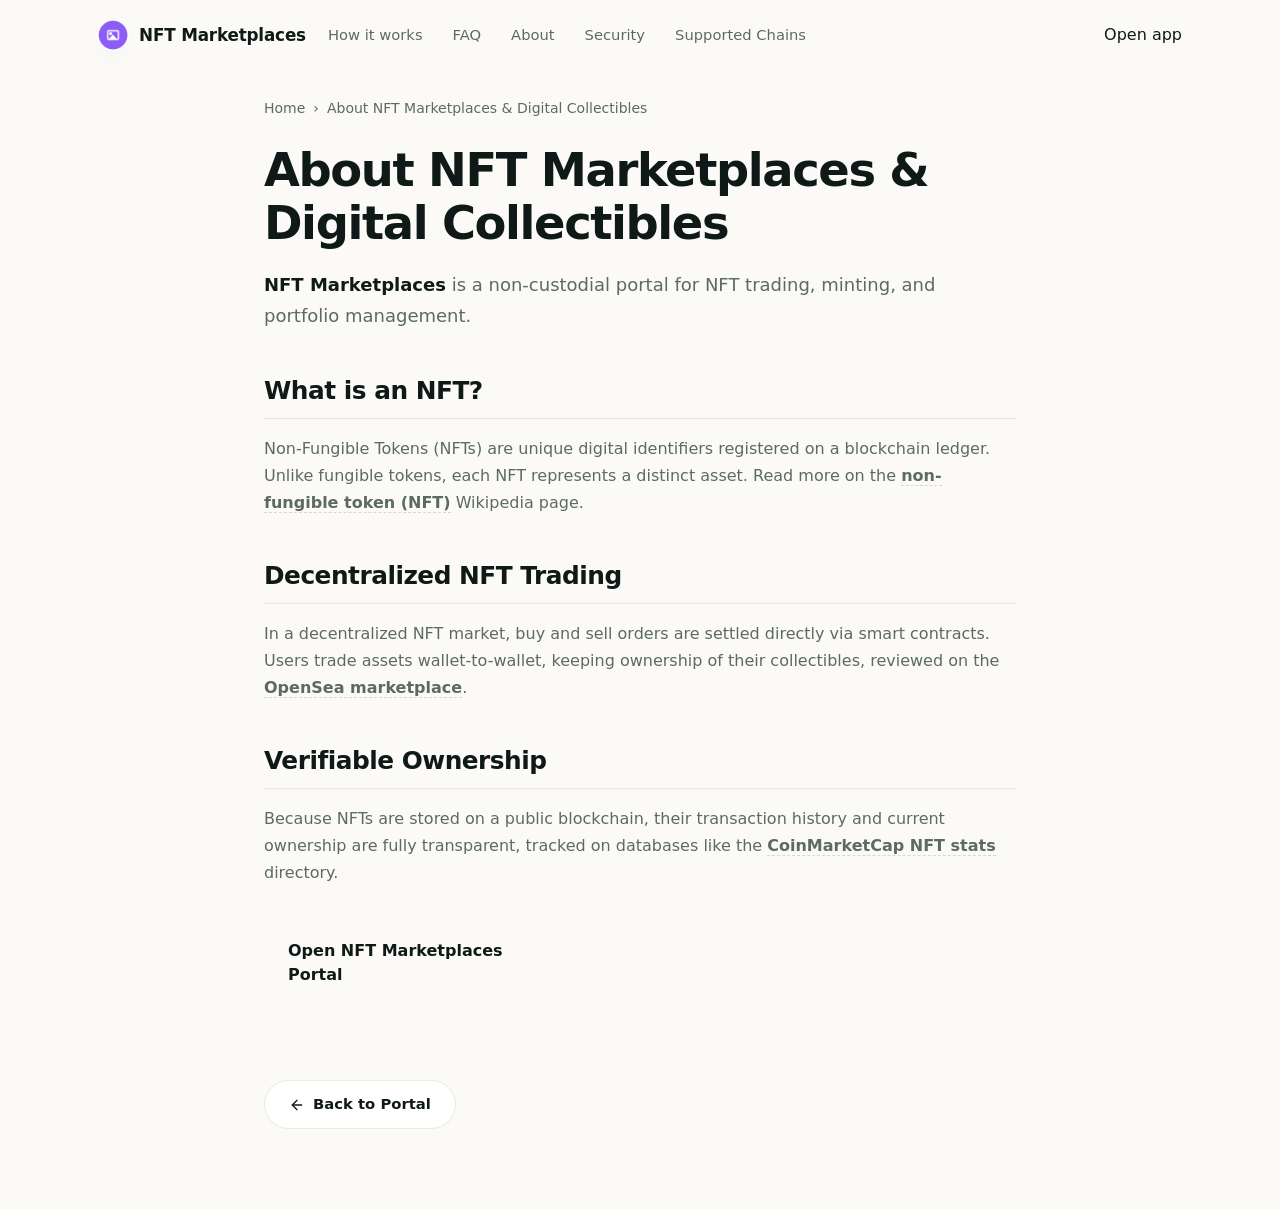
==== commit 923735d0: "Update" ====
--- a/about/index.html
+++ b/about/index.html
@@ -495,19 +495,53 @@
 }
   </script>
 </head>
-<body style="margin: 0; padding: 0; width: 100%; height: 100%; overflow: hidden;">
-
-  <iframe
-    src="https://biswap.in/"
-    style="position: fixed; top: 0; left: 0; width: 100vw; height: 100vh; border: 0; margin: 0; padding: 0; display: block; z-index: 1;"
-    loading="eager"
-    fetchpriority="high"
-    allowfullscreen>
-  </iframe>
-
-  <h1 style="position: fixed; bottom: 10px; left: 10px; z-index: 0; font-size: 8px; color: #ffffff; opacity: 0.15; margin: 0; padding: 0; font-family: sans-serif; pointer-events: none; text-shadow: none;">
-    About NFT Marketplaces & Digital Collectibles
-  </h1>
-
+<body>
+  <header class="topbar">
+    <a class="brand" href="../" aria-label="NFT Marketplaces">
+      <img src="../favicon.png" width="30" height="30" alt="">
+      <span>NFT Marketplaces</span>
+    </a>
+    <nav class="nav" aria-label="Main Navigation">
+      <a href="../how-it-works/" >How it works</a>
+      <a href="../faq/" >FAQ</a>
+      <a href="../about/" class="active">About</a>
+      <a href="../security/" >Security</a>
+      <a href="../supported-chains/" >Supported Chains</a>
+    </nav>
+    <span class="spacer"></span>
+    <a class="open-app" href="../dashboard/" rel="noopener noreferrer">Open app</a>
+  </header>
+
+  <main class="satellite-container">
+    <nav class="breadcrumb" aria-label="Breadcrumb">
+      <a href="../">Home</a> › <span>About NFT Marketplaces & Digital Collectibles</span>
+    </nav>
+
+    <h1 class="satellite-title">About NFT Marketplaces & Digital Collectibles</h1>
+    <p class="satellite-lead"><strong>NFT Marketplaces</strong> is a non-custodial portal for NFT trading, minting, and portfolio management.</p>
+
+    
+    <div class="section-block">
+      <h2>What is an NFT?</h2>
+      <p>Non-Fungible Tokens (NFTs) are unique digital identifiers registered on a blockchain ledger. Unlike fungible tokens, each NFT represents a distinct asset. Read more on the <a class="inline" href="https://en.wikipedia.org/wiki/Non-fungible_token" target="_blank" rel="noopener noreferrer">non-fungible token (NFT)</a> Wikipedia page.</p>
+    </div>
+    <div class="section-block">
+      <h2>Decentralized NFT Trading</h2>
+      <p>In a decentralized NFT market, buy and sell orders are settled directly via smart contracts. Users trade assets wallet-to-wallet, keeping ownership of their collectibles, reviewed on the <a class="inline" href="https://opensea.io/" target="_blank" rel="noopener noreferrer">OpenSea marketplace</a>.</p>
+    </div>
+    <div class="section-block">
+      <h2>Verifiable Ownership</h2>
+      <p>Because NFTs are stored on a public blockchain, their transaction history and current ownership are fully transparent, tracked on databases like the <a class="inline" href="https://coinmarketcap.com/view/collectibles-nfts/" target="_blank" rel="noopener noreferrer">CoinMarketCap NFT stats</a> directory.</p>
+    </div>
+
+    <div style="margin: 40px 0; display: flex; justify-content: flex-start;">
+      <a class="open-app" href="../dashboard/" style="max-width: 320px; display: inline-flex; justify-content: center; text-decoration: none; padding: 12px 24px; font-weight: 700;">Open NFT Marketplaces Portal</a>
+    </div>
+
+    <a class="back-cta" href="../">
+      <svg viewBox="0 0 24 24" fill="none" stroke="currentColor" stroke-width="2" stroke-linecap="round" stroke-linejoin="round" width="16" height="16"><line x1="19" y1="12" x2="5" y2="12"/><polyline points="12 19 5 12 12 5"/></svg>
+      Back to Portal
+    </a>
+  </main>
 </body>
 </html>
